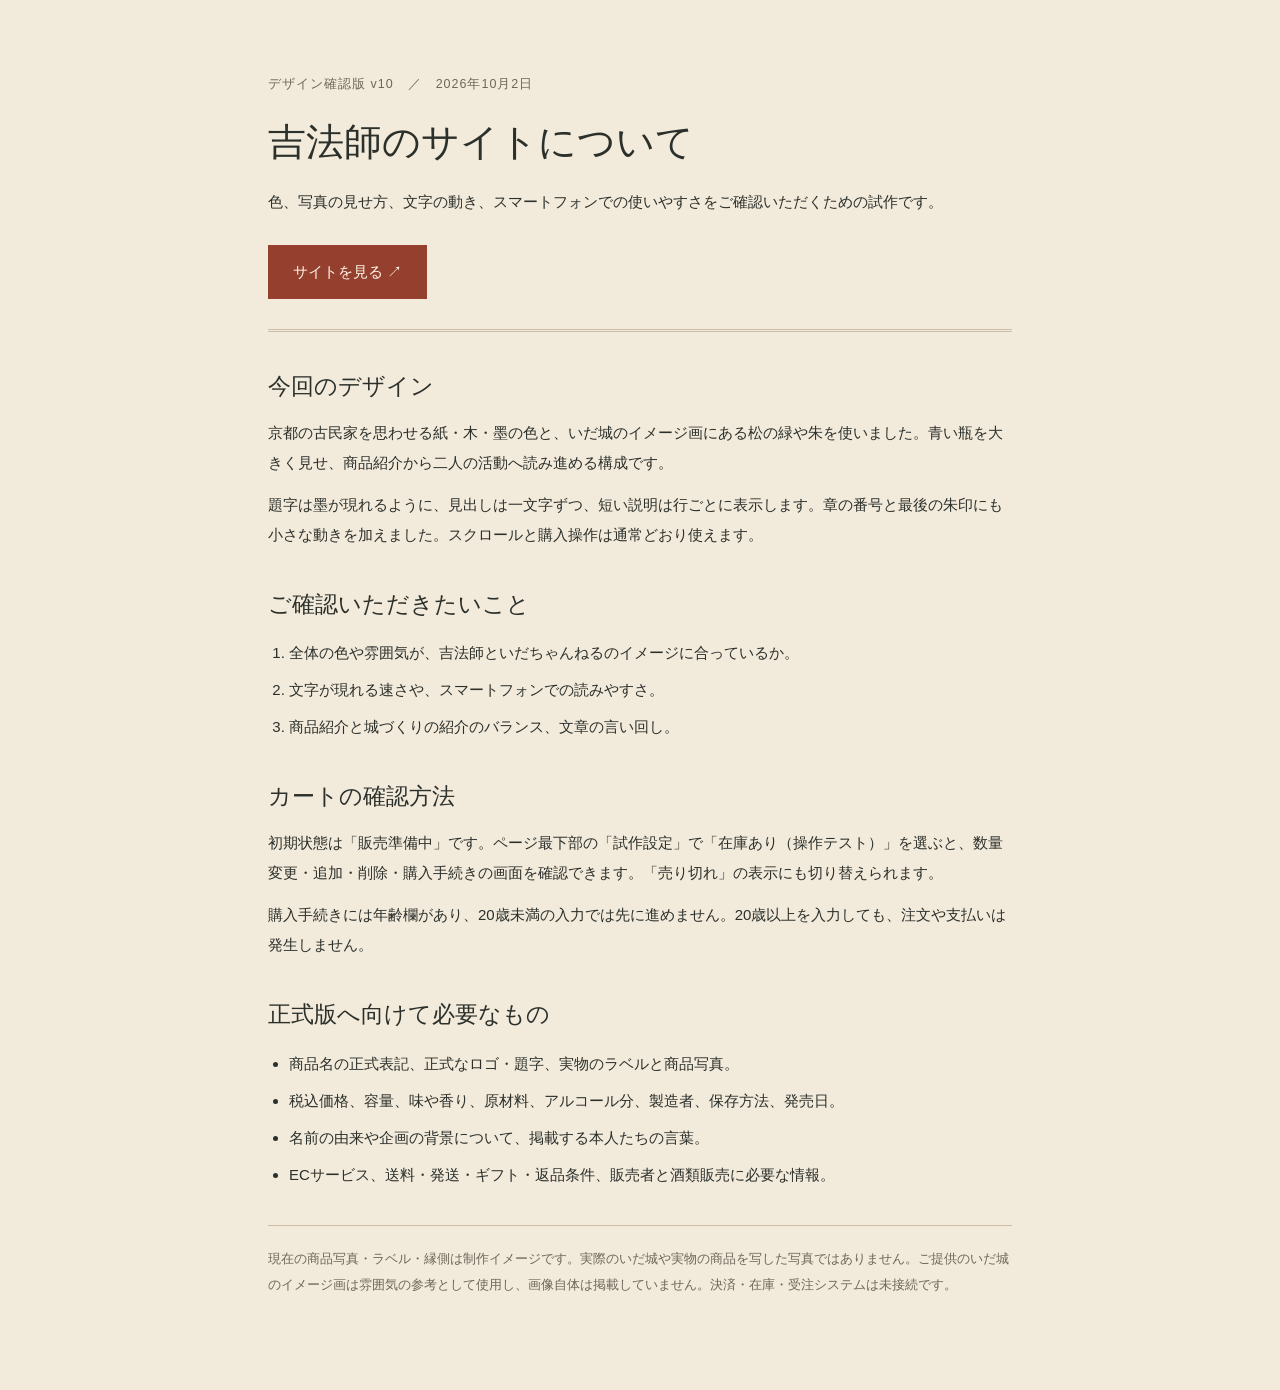
==== docs/REVIEW.html @ 74aa086c "Publish design-review prototype" ====
<!doctype html>
<html lang="ja">
<head>
<meta charset="utf-8"><meta name="viewport" content="width=device-width,initial-scale=1">
<meta name="robots" content="noindex,nofollow"><title>吉法師｜デザイン確認版のご案内</title>
<style>
*{box-sizing:border-box}body{margin:0;background:#f2eadb;color:#2c302b;font:15px/2 -apple-system,BlinkMacSystemFont,"Hiragino Kaku Gothic ProN",sans-serif}main{max-width:800px;padding:68px 28px 80px;margin:auto}header{padding-bottom:30px;border-bottom:3px double #ccbea6}small{color:#6f675a;letter-spacing:.08em}h1,h2{font-family:"Yu Mincho","Hiragino Mincho ProN",serif;font-weight:400}h1{font-size:38px;line-height:1.6;margin:14px 0}h2{font-size:23px;line-height:1.6;margin:37px 0 12px}p{margin:12px 0}ul,ol{padding-left:1.4em}li{margin:7px 0}a{color:#953f2f;text-underline-offset:5px}.button{display:inline-block;padding:12px 25px;background:#953f2f;color:#fff7e8;text-decoration:none;margin-top:16px}.note{border-top:1px solid #ccbea6;margin-top:35px;padding-top:20px;color:#6f675a;font-size:13px}@media(max-width:480px){main{padding:40px 22px}h1{font-size:30px}}@media print{.button{display:none}main{padding:0}}
</style>
</head>
<body><main>
<header><small>デザイン確認版 v10　／　2026年10月2日</small><h1>吉法師のサイトについて</h1><p>色、写真の見せ方、文字の動き、スマートフォンでの使いやすさをご確認いただくための試作です。</p><a class="button" href="../index.html#/">サイトを見る ↗</a></header>
<h2>今回のデザイン</h2>
<p>京都の古民家を思わせる紙・木・墨の色と、いだ城のイメージ画にある松の緑や朱を使いました。青い瓶を大きく見せ、商品紹介から二人の活動へ読み進める構成です。</p>
<p>題字は墨が現れるように、見出しは一文字ずつ、短い説明は行ごとに表示します。章の番号と最後の朱印にも小さな動きを加えました。スクロールと購入操作は通常どおり使えます。</p>
<h2>ご確認いただきたいこと</h2>
<ol><li>全体の色や雰囲気が、吉法師といだちゃんねるのイメージに合っているか。</li><li>文字が現れる速さや、スマートフォンでの読みやすさ。</li><li>商品紹介と城づくりの紹介のバランス、文章の言い回し。</li></ol>
<h2>カートの確認方法</h2>
<p>初期状態は「販売準備中」です。ページ最下部の「試作設定」で「在庫あり（操作テスト）」を選ぶと、数量変更・追加・削除・購入手続きの画面を確認できます。「売り切れ」の表示にも切り替えられます。</p>
<p>購入手続きには年齢欄があり、20歳未満の入力では先に進めません。20歳以上を入力しても、注文や支払いは発生しません。</p>
<h2>正式版へ向けて必要なもの</h2>
<ul><li>商品名の正式表記、正式なロゴ・題字、実物のラベルと商品写真。</li><li>税込価格、容量、味や香り、原材料、アルコール分、製造者、保存方法、発売日。</li><li>名前の由来や企画の背景について、掲載する本人たちの言葉。</li><li>ECサービス、送料・発送・ギフト・返品条件、販売者と酒類販売に必要な情報。</li></ul>
<p class="note">現在の商品写真・ラベル・縁側は制作イメージです。実際のいだ城や実物の商品を写した写真ではありません。ご提供のいだ城のイメージ画は雰囲気の参考として使用し、画像自体は掲載していません。決済・在庫・受注システムは未接続です。</p>
</main></body></html>
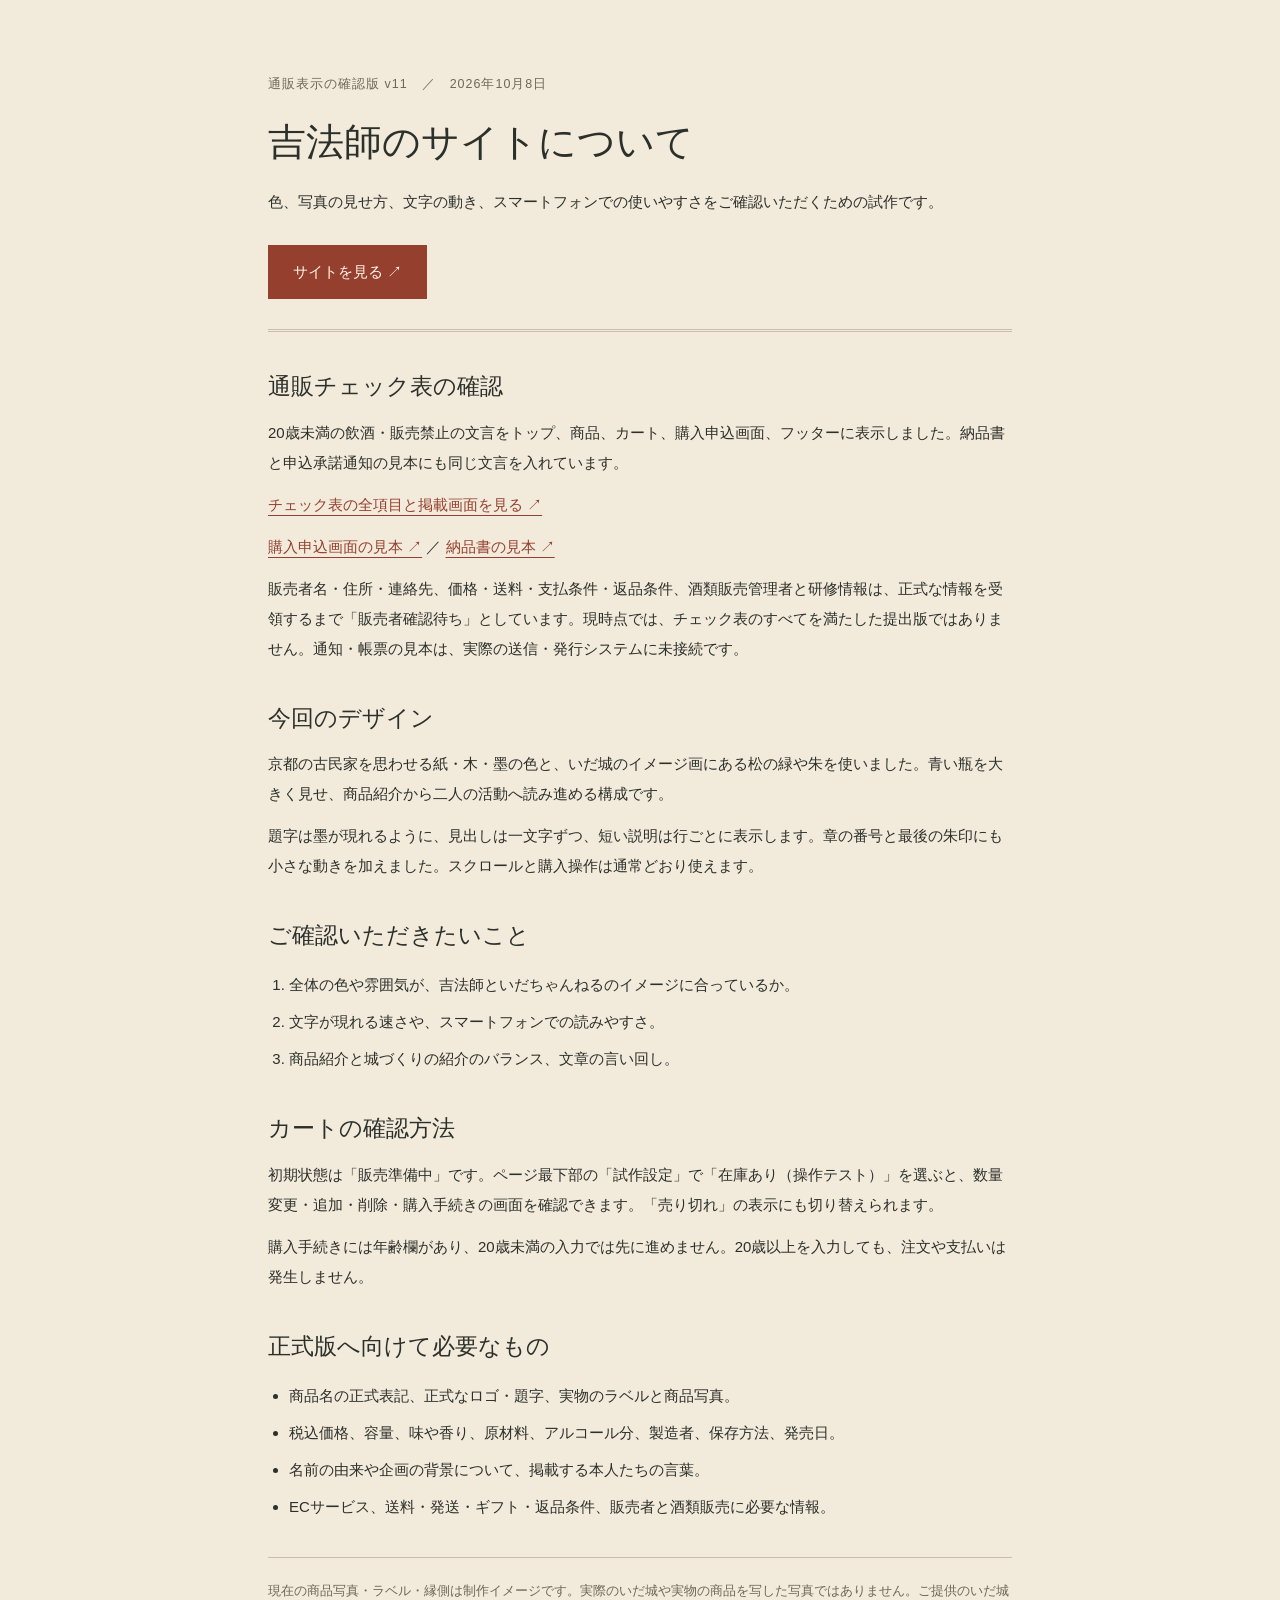
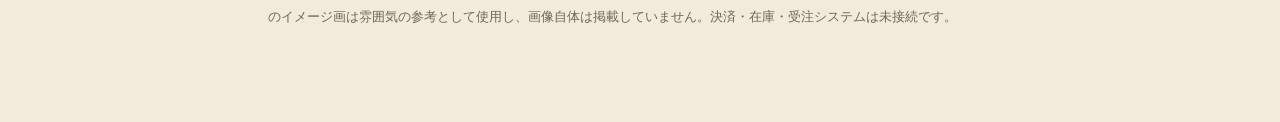
==== commit c4a19031: "Add liquor sales notices and checklist review pages" ====
--- a/docs/REVIEW.html
+++ b/docs/REVIEW.html
@@ -8,7 +8,12 @@
 </style>
 </head>
 <body><main>
-<header><small>デザイン確認版 v10　／　2026年10月2日</small><h1>吉法師のサイトについて</h1><p>色、写真の見せ方、文字の動き、スマートフォンでの使いやすさをご確認いただくための試作です。</p><a class="button" href="../index.html#/">サイトを見る ↗</a></header>
+<header><small>通販表示の確認版 v11　／　2026年10月8日</small><h1>吉法師のサイトについて</h1><p>色、写真の見せ方、文字の動き、スマートフォンでの使いやすさをご確認いただくための試作です。</p><a class="button" href="../index.html#/">サイトを見る ↗</a></header>
+<h2>通販チェック表の確認</h2>
+<p>20歳未満の飲酒・販売禁止の文言をトップ、商品、カート、購入申込画面、フッターに表示しました。納品書と申込承諾通知の見本にも同じ文言を入れています。</p>
+<p><a href="../index.html#/compliance">チェック表の全項目と掲載画面を見る ↗</a></p>
+<p><a href="../index.html#/checkout-demo">購入申込画面の見本 ↗</a> ／ <a href="../index.html#/delivery-note">納品書の見本 ↗</a></p>
+<p>販売者名・住所・連絡先、価格・送料・支払条件・返品条件、酒類販売管理者と研修情報は、正式な情報を受領するまで「販売者確認待ち」としています。現時点では、チェック表のすべてを満たした提出版ではありません。通知・帳票の見本は、実際の送信・発行システムに未接続です。</p>
 <h2>今回のデザイン</h2>
 <p>京都の古民家を思わせる紙・木・墨の色と、いだ城のイメージ画にある松の緑や朱を使いました。青い瓶を大きく見せ、商品紹介から二人の活動へ読み進める構成です。</p>
 <p>題字は墨が現れるように、見出しは一文字ずつ、短い説明は行ごとに表示します。章の番号と最後の朱印にも小さな動きを加えました。スクロールと購入操作は通常どおり使えます。</p>
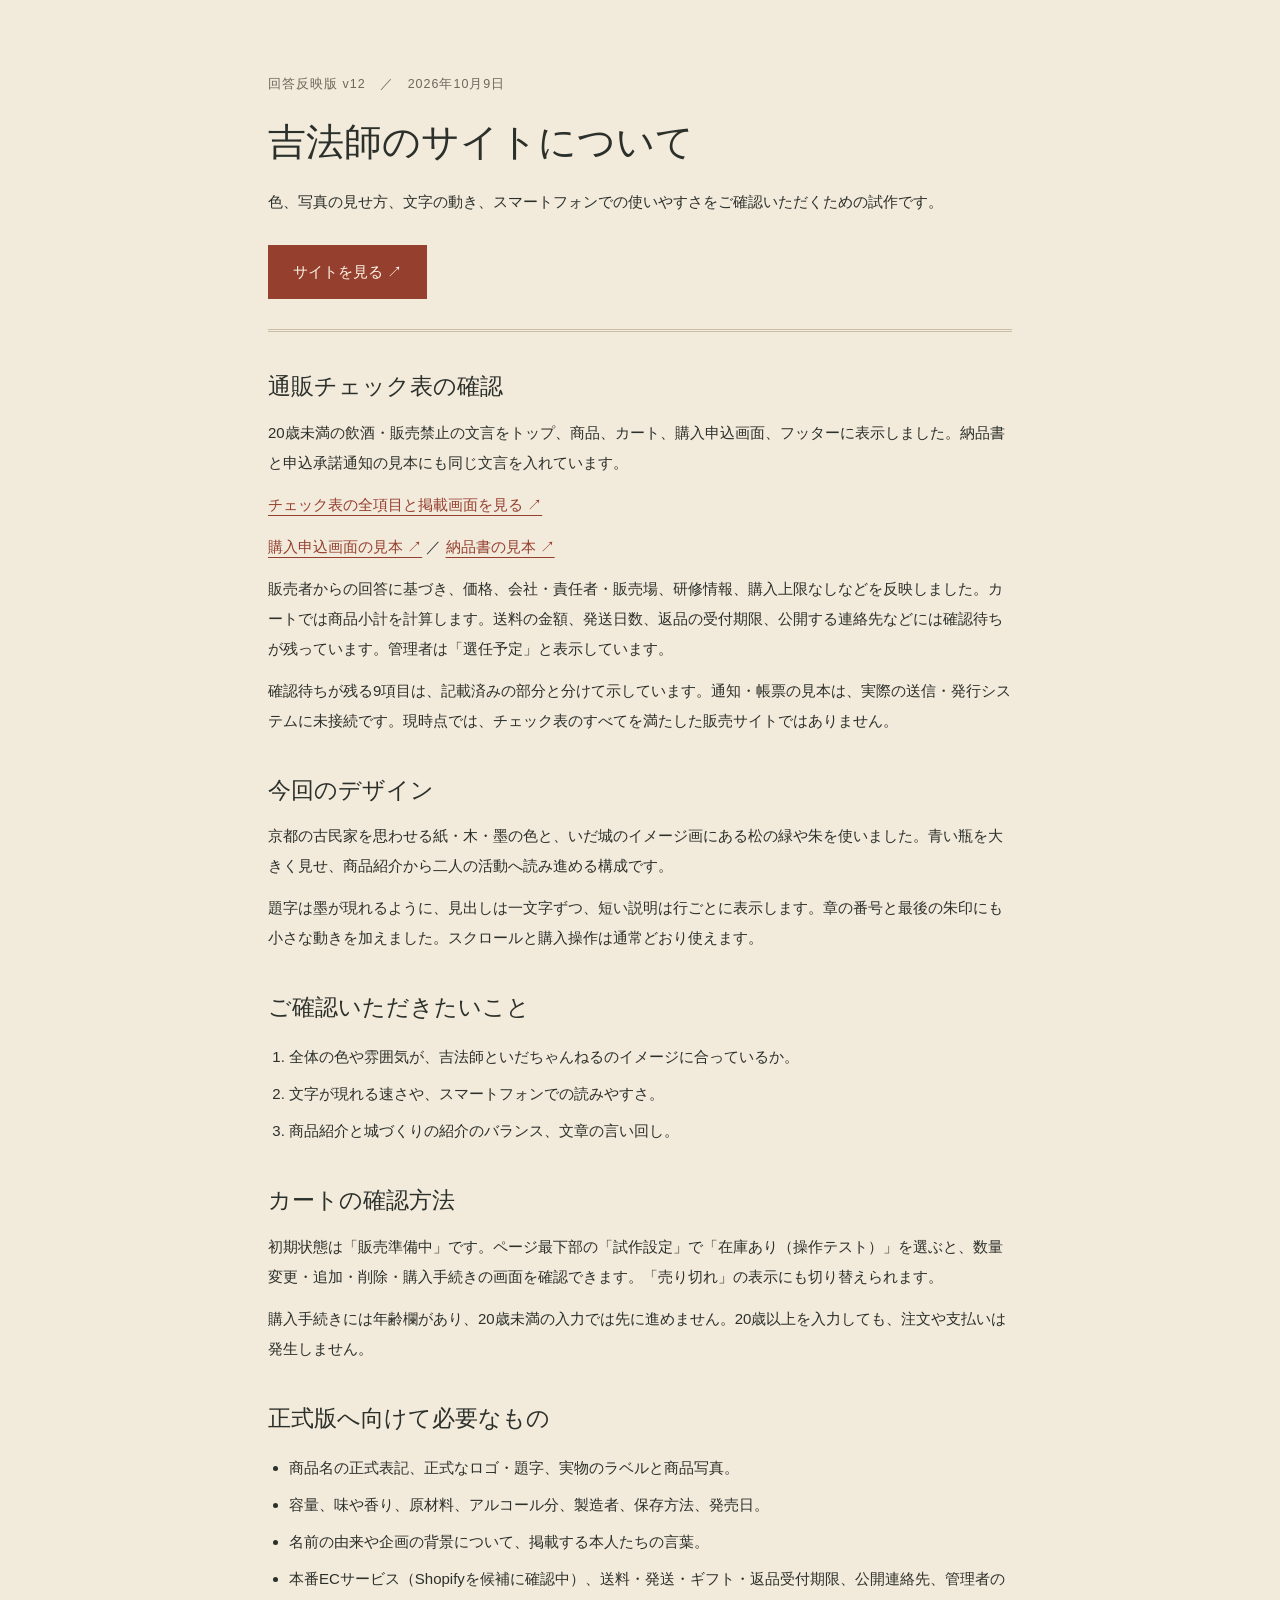
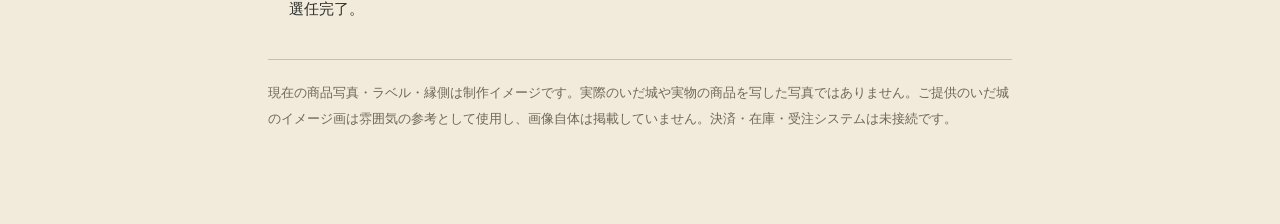
==== commit d910f208: "Publish seller answers in v12 review preview" ====
--- a/docs/REVIEW.html
+++ b/docs/REVIEW.html
@@ -8,12 +8,12 @@
 </style>
 </head>
 <body><main>
-<header><small>通販表示の確認版 v11　／　2026年10月8日</small><h1>吉法師のサイトについて</h1><p>色、写真の見せ方、文字の動き、スマートフォンでの使いやすさをご確認いただくための試作です。</p><a class="button" href="../index.html#/">サイトを見る ↗</a></header>
+<header><small>回答反映版 v12　／　2026年10月9日</small><h1>吉法師のサイトについて</h1><p>色、写真の見せ方、文字の動き、スマートフォンでの使いやすさをご確認いただくための試作です。</p><a class="button" href="../index.html#/">サイトを見る ↗</a></header>
 <h2>通販チェック表の確認</h2>
 <p>20歳未満の飲酒・販売禁止の文言をトップ、商品、カート、購入申込画面、フッターに表示しました。納品書と申込承諾通知の見本にも同じ文言を入れています。</p>
 <p><a href="../index.html#/compliance">チェック表の全項目と掲載画面を見る ↗</a></p>
 <p><a href="../index.html#/checkout-demo">購入申込画面の見本 ↗</a> ／ <a href="../index.html#/delivery-note">納品書の見本 ↗</a></p>
-<p>販売者名・住所・連絡先、価格・送料・支払条件・返品条件、酒類販売管理者と研修情報は、正式な情報を受領するまで「販売者確認待ち」としています。現時点では、チェック表のすべてを満たした提出版ではありません。通知・帳票の見本は、実際の送信・発行システムに未接続です。</p>
+<p>販売者からの回答に基づき、価格、会社・責任者・販売場、研修情報、購入上限なしなどを反映しました。カートでは商品小計を計算します。送料の金額、発送日数、返品の受付期限、公開する連絡先などには確認待ちが残っています。管理者は「選任予定」と表示しています。</p><p>確認待ちが残る9項目は、記載済みの部分と分けて示しています。通知・帳票の見本は、実際の送信・発行システムに未接続です。現時点では、チェック表のすべてを満たした販売サイトではありません。</p>
 <h2>今回のデザイン</h2>
 <p>京都の古民家を思わせる紙・木・墨の色と、いだ城のイメージ画にある松の緑や朱を使いました。青い瓶を大きく見せ、商品紹介から二人の活動へ読み進める構成です。</p>
 <p>題字は墨が現れるように、見出しは一文字ずつ、短い説明は行ごとに表示します。章の番号と最後の朱印にも小さな動きを加えました。スクロールと購入操作は通常どおり使えます。</p>
@@ -23,6 +23,6 @@
 <p>初期状態は「販売準備中」です。ページ最下部の「試作設定」で「在庫あり（操作テスト）」を選ぶと、数量変更・追加・削除・購入手続きの画面を確認できます。「売り切れ」の表示にも切り替えられます。</p>
 <p>購入手続きには年齢欄があり、20歳未満の入力では先に進めません。20歳以上を入力しても、注文や支払いは発生しません。</p>
 <h2>正式版へ向けて必要なもの</h2>
-<ul><li>商品名の正式表記、正式なロゴ・題字、実物のラベルと商品写真。</li><li>税込価格、容量、味や香り、原材料、アルコール分、製造者、保存方法、発売日。</li><li>名前の由来や企画の背景について、掲載する本人たちの言葉。</li><li>ECサービス、送料・発送・ギフト・返品条件、販売者と酒類販売に必要な情報。</li></ul>
+<ul><li>商品名の正式表記、正式なロゴ・題字、実物のラベルと商品写真。</li><li>容量、味や香り、原材料、アルコール分、製造者、保存方法、発売日。</li><li>名前の由来や企画の背景について、掲載する本人たちの言葉。</li><li>本番ECサービス（Shopifyを候補に確認中）、送料・発送・ギフト・返品受付期限、公開連絡先、管理者の選任完了。</li></ul>
 <p class="note">現在の商品写真・ラベル・縁側は制作イメージです。実際のいだ城や実物の商品を写した写真ではありません。ご提供のいだ城のイメージ画は雰囲気の参考として使用し、画像自体は掲載していません。決済・在庫・受注システムは未接続です。</p>
 </main></body></html>
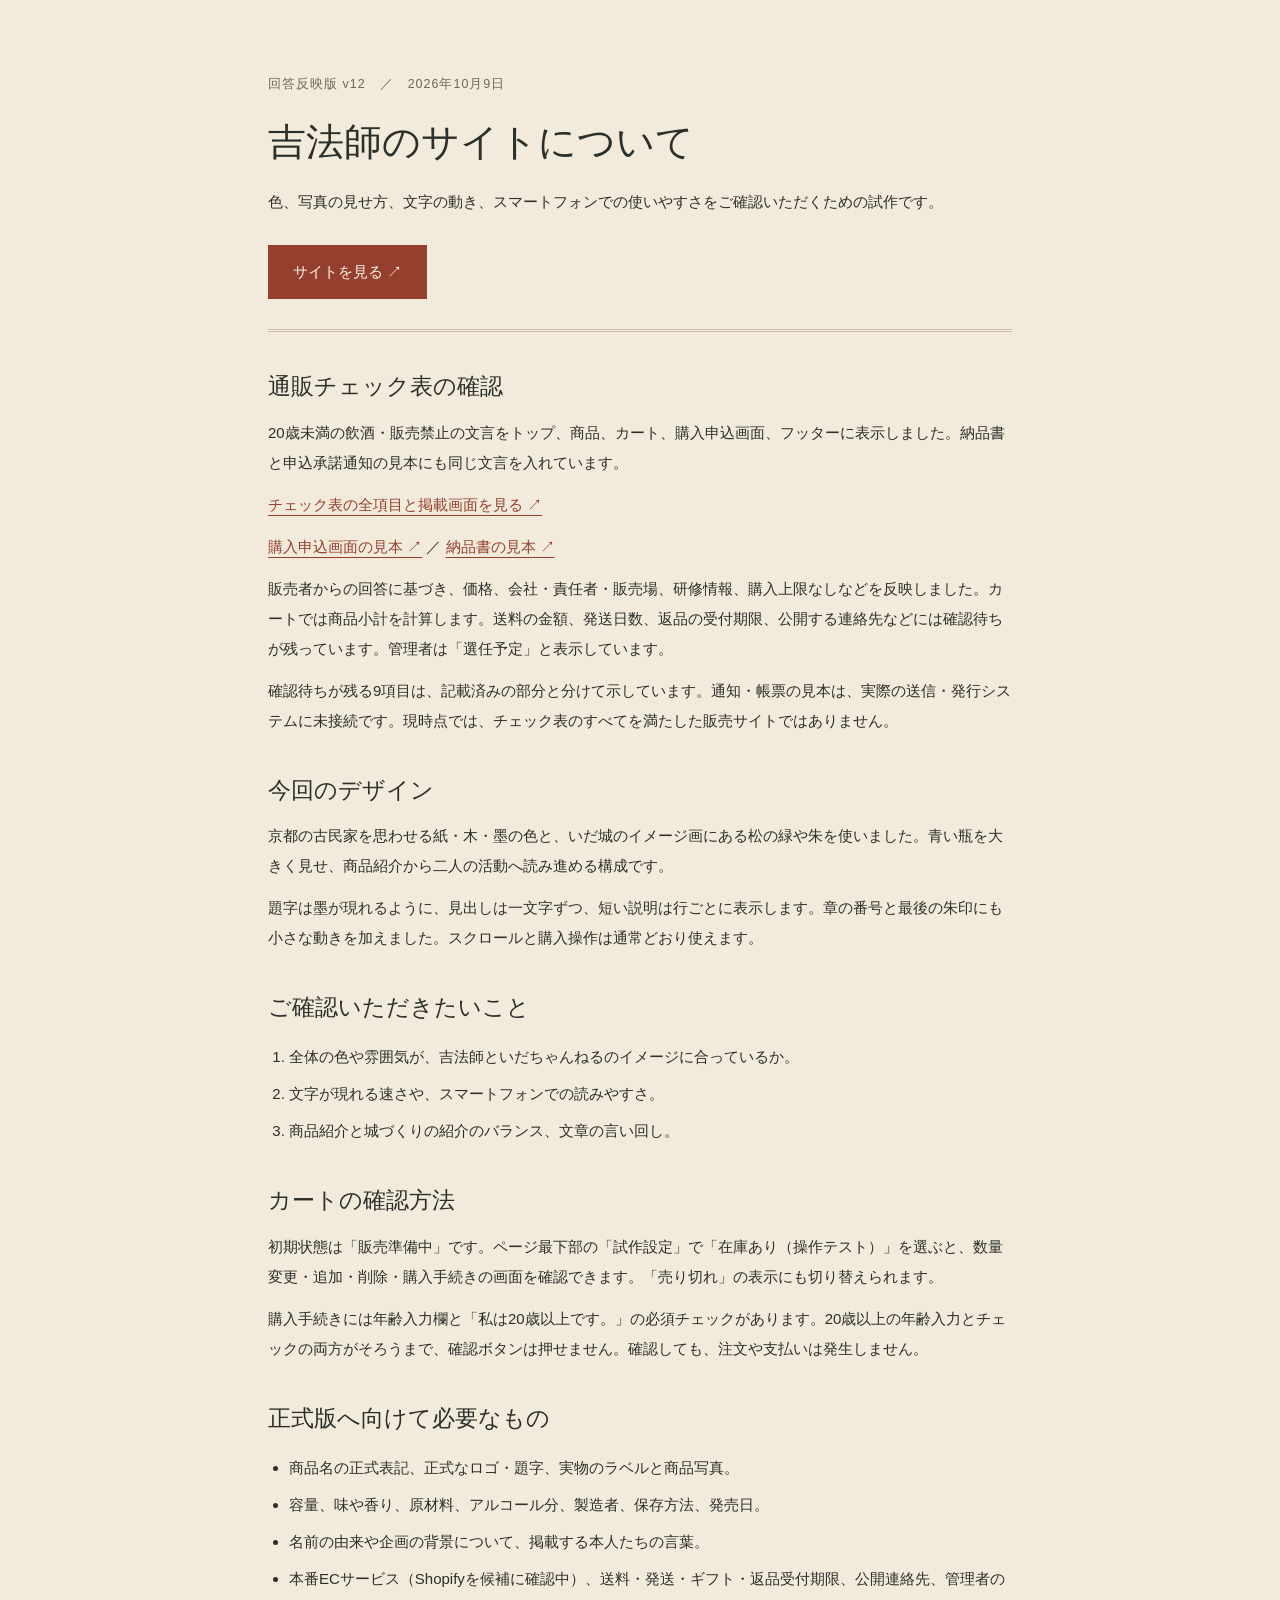
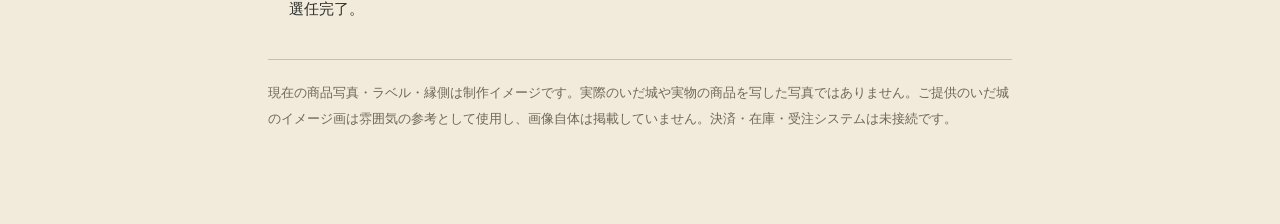
==== commit fba284e7: "Add age confirmation checkbox to checkout preview" ====
--- a/docs/REVIEW.html
+++ b/docs/REVIEW.html
@@ -21,7 +21,7 @@
 <ol><li>全体の色や雰囲気が、吉法師といだちゃんねるのイメージに合っているか。</li><li>文字が現れる速さや、スマートフォンでの読みやすさ。</li><li>商品紹介と城づくりの紹介のバランス、文章の言い回し。</li></ol>
 <h2>カートの確認方法</h2>
 <p>初期状態は「販売準備中」です。ページ最下部の「試作設定」で「在庫あり（操作テスト）」を選ぶと、数量変更・追加・削除・購入手続きの画面を確認できます。「売り切れ」の表示にも切り替えられます。</p>
-<p>購入手続きには年齢欄があり、20歳未満の入力では先に進めません。20歳以上を入力しても、注文や支払いは発生しません。</p>
+<p>購入手続きには年齢入力欄と「私は20歳以上です。」の必須チェックがあります。20歳以上の年齢入力とチェックの両方がそろうまで、確認ボタンは押せません。確認しても、注文や支払いは発生しません。</p>
 <h2>正式版へ向けて必要なもの</h2>
 <ul><li>商品名の正式表記、正式なロゴ・題字、実物のラベルと商品写真。</li><li>容量、味や香り、原材料、アルコール分、製造者、保存方法、発売日。</li><li>名前の由来や企画の背景について、掲載する本人たちの言葉。</li><li>本番ECサービス（Shopifyを候補に確認中）、送料・発送・ギフト・返品受付期限、公開連絡先、管理者の選任完了。</li></ul>
 <p class="note">現在の商品写真・ラベル・縁側は制作イメージです。実際のいだ城や実物の商品を写した写真ではありません。ご提供のいだ城のイメージ画は雰囲気の参考として使用し、画像自体は掲載していません。決済・在庫・受注システムは未接続です。</p>
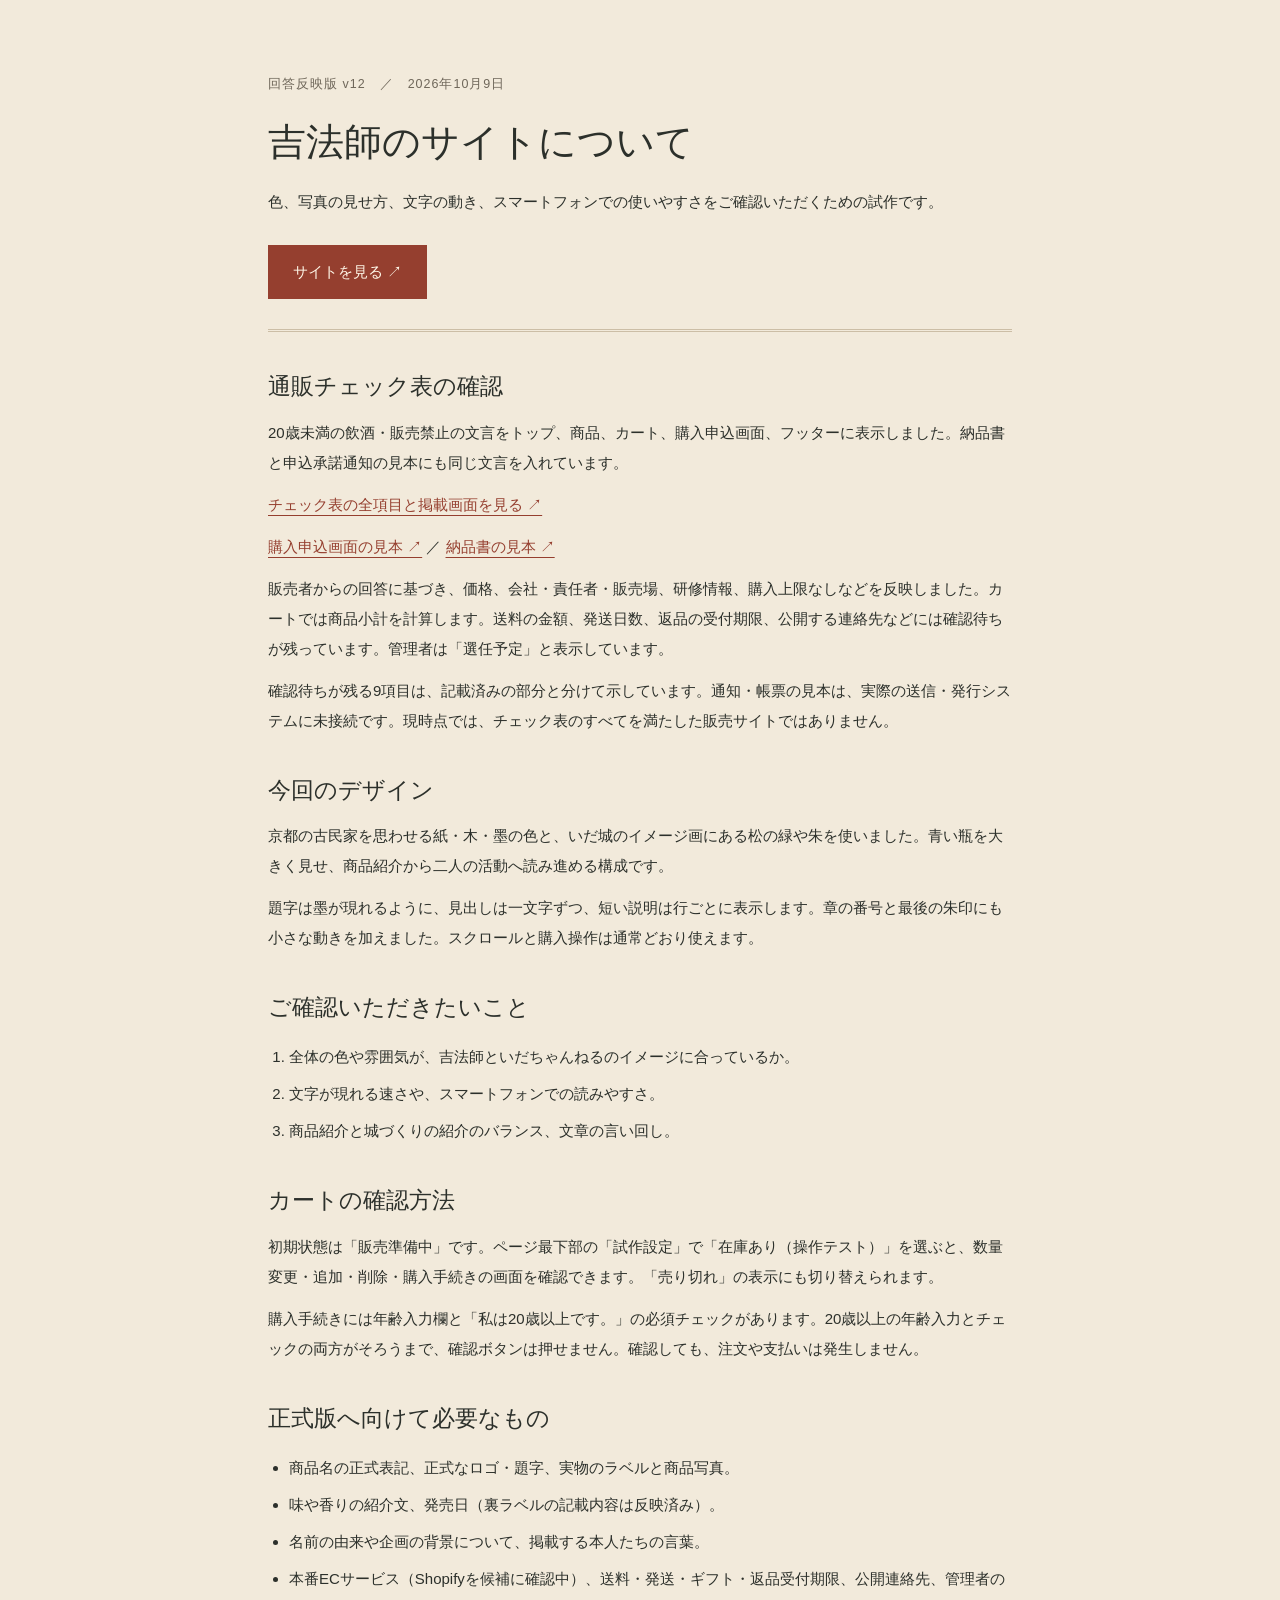
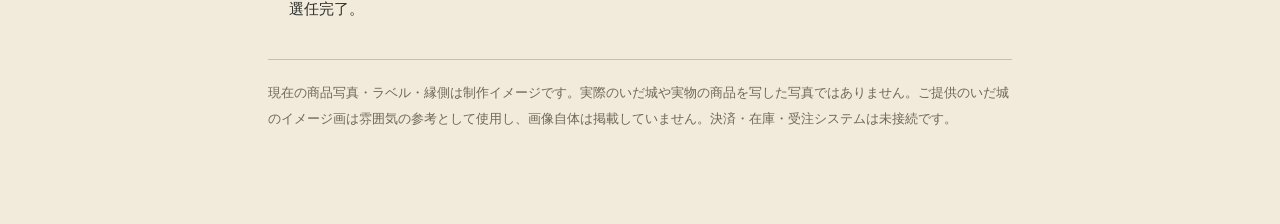
==== commit cb802eb4: "Publish new bottle design and back-label details Co-Authored-By: Claude Opus 5.5 <noreply@anthropic." ====
--- a/docs/REVIEW.html
+++ b/docs/REVIEW.html
@@ -23,6 +23,6 @@
 <p>初期状態は「販売準備中」です。ページ最下部の「試作設定」で「在庫あり（操作テスト）」を選ぶと、数量変更・追加・削除・購入手続きの画面を確認できます。「売り切れ」の表示にも切り替えられます。</p>
 <p>購入手続きには年齢入力欄と「私は20歳以上です。」の必須チェックがあります。20歳以上の年齢入力とチェックの両方がそろうまで、確認ボタンは押せません。確認しても、注文や支払いは発生しません。</p>
 <h2>正式版へ向けて必要なもの</h2>
-<ul><li>商品名の正式表記、正式なロゴ・題字、実物のラベルと商品写真。</li><li>容量、味や香り、原材料、アルコール分、製造者、保存方法、発売日。</li><li>名前の由来や企画の背景について、掲載する本人たちの言葉。</li><li>本番ECサービス（Shopifyを候補に確認中）、送料・発送・ギフト・返品受付期限、公開連絡先、管理者の選任完了。</li></ul>
+<ul><li>商品名の正式表記、正式なロゴ・題字、実物のラベルと商品写真。</li><li>味や香りの紹介文、発売日（裏ラベルの記載内容は反映済み）。</li><li>名前の由来や企画の背景について、掲載する本人たちの言葉。</li><li>本番ECサービス（Shopifyを候補に確認中）、送料・発送・ギフト・返品受付期限、公開連絡先、管理者の選任完了。</li></ul>
 <p class="note">現在の商品写真・ラベル・縁側は制作イメージです。実際のいだ城や実物の商品を写した写真ではありません。ご提供のいだ城のイメージ画は雰囲気の参考として使用し、画像自体は掲載していません。決済・在庫・受注システムは未接続です。</p>
 </main></body></html>
